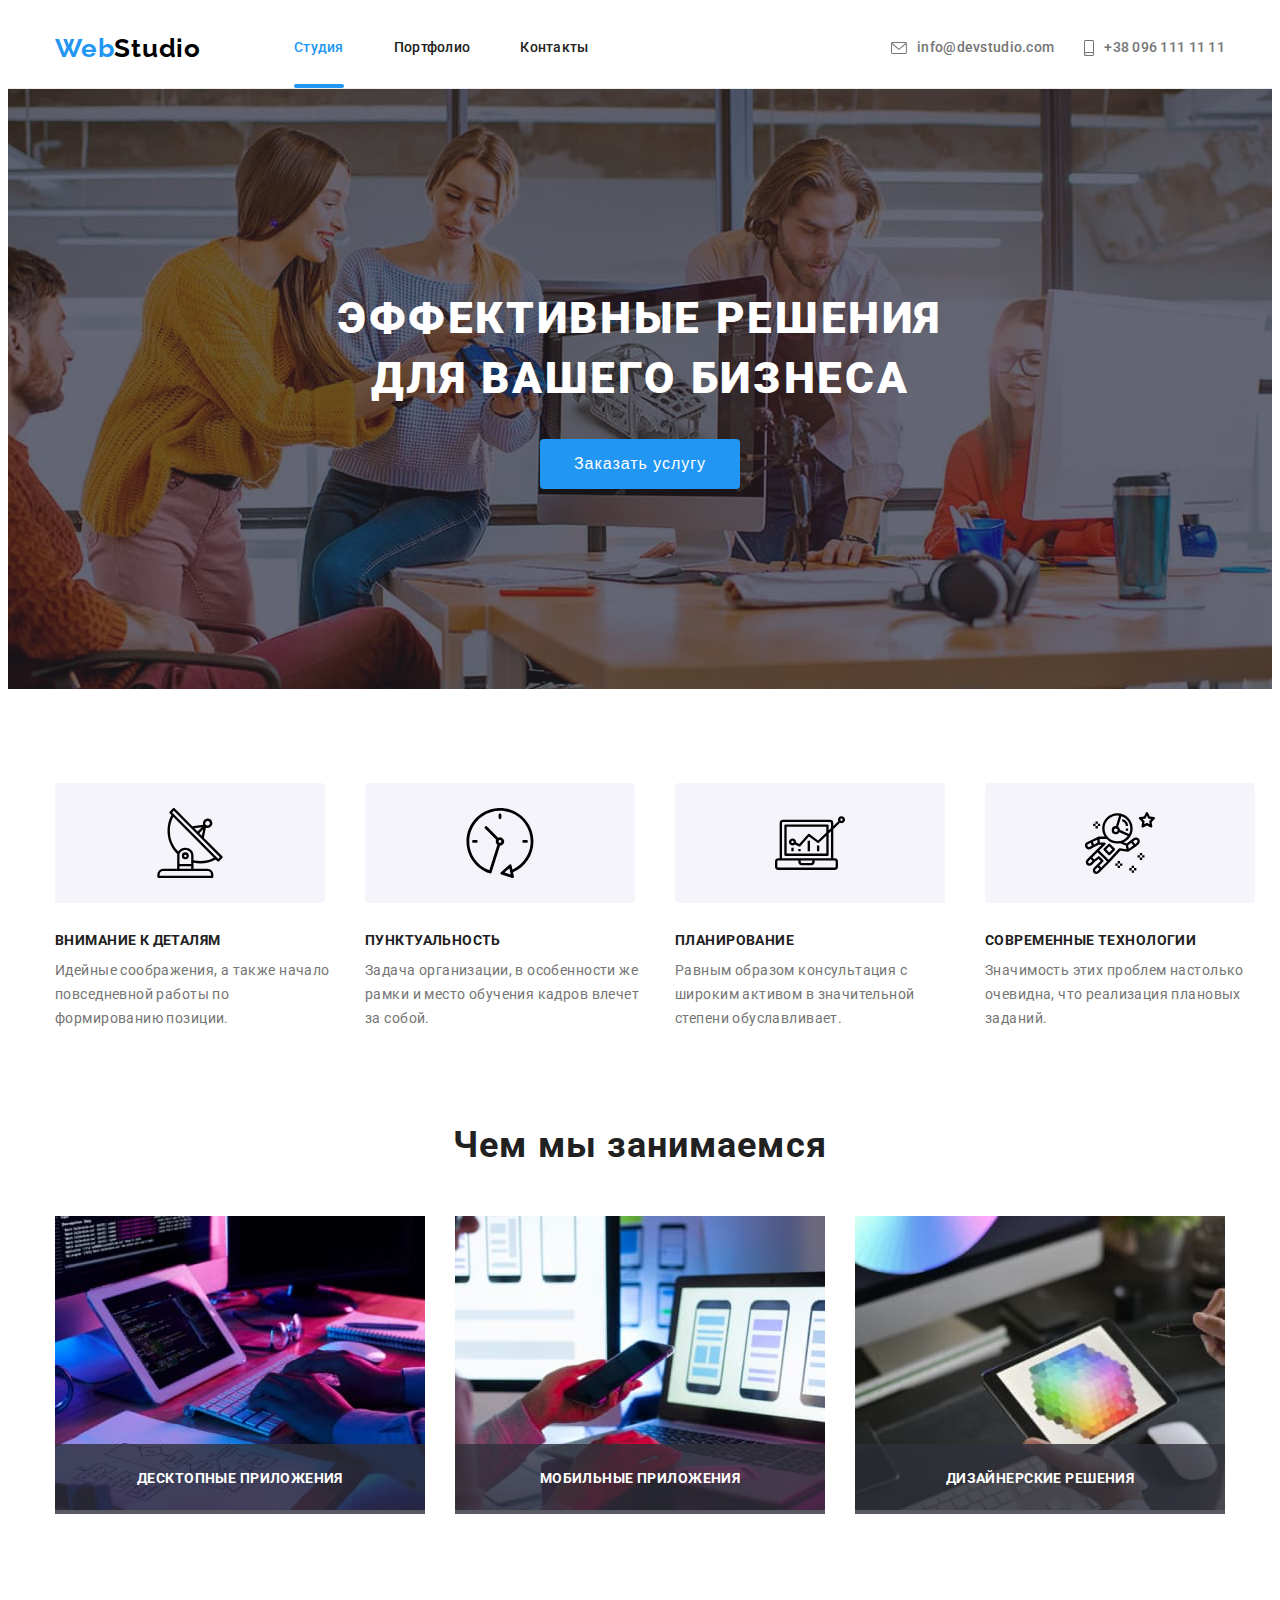
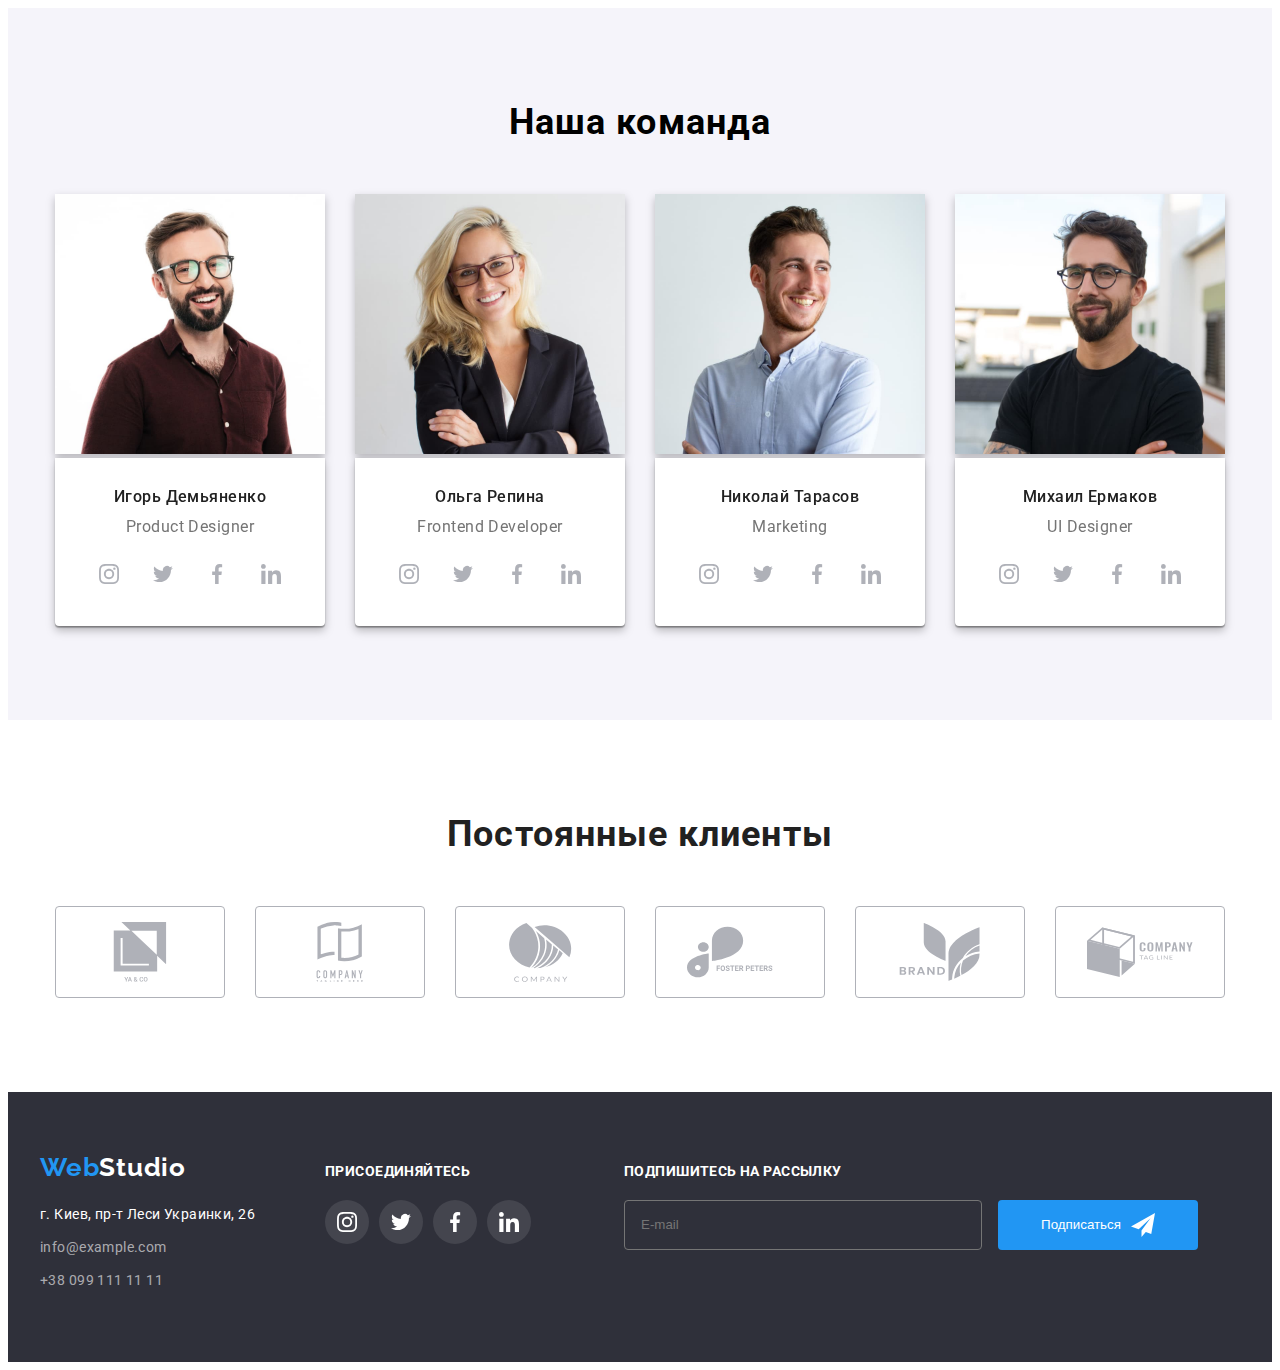
==== index.html @ b5c877a2 "clone" ====
<!DOCTYPE html>
<html lang="ru">
<head>
    <meta charset="UTF-8">
    <meta name="WebStudio" content="width=device-width, initial-scale=1.0">
    <title>WebStudio</title>
    <link rel="preconnect" href="https://fonts.gstatic.com" crossorigin>
    <link rel="preconnect" href="https://fonts.googleapis.com">
    <link rel="preconnect" href="https://fonts.gstatic.com" crossorigin>
    <link href="https://fonts.googleapis.com/css2?family=Raleway:wght@700&family=Roboto:wght@400;500;700;900&display=swap" rel="stylesheet"/>
    <link rel="stylesheet" href="https://cdnjs.cloudflare.com/ajax/libs/modern-normalize/1.1.0/modern-normalize.min.css" integrity="sha512-wpPYUAdjBVSE4KJnH1VR1HeZfpl1ub8YT/NKx4PuQ5NmX2tKuGu6U/JRp5y+Y8XG2tV+wKQpNHVUX03MfMFn9Q==" crossorigin="anonymous" referrerpolicy="no-referrer"/>
    <link rel="stylesheet" href="./css/styles.css">
</head>
<body>
    <header class="header">
        <div class="container main-header">
            <a class="header-prelogo" href="/index.html"> Web<span class="logo">Studio</span> 
            </a>
            <ul class="header-list">
                <li class="header-item"><a class="header-link current link" href="./index.html" >Студия</a></li>
                <li class="header-item"><a href="./portfolio.html" class="header-link link">Портфолио</a></li>
                <li class="header-item"><a href="#" class="header-link link">Контакты</a></li>
            </ul>
        <ul class="header-mail-list">
            <li class="header-mail-item">
                <a href="mailto:info@devstudio.com" class="header-mail link">
                <!-- Ссылка на адрес электронной почты  -->
                <svg class="mail-icon">
                    <use href="./images/symbol-defs.svg#icon-mail">
                    </use>
                </svg>  
                info@devstudio.com 
                </a>
            </li>
            <li class="header-tel-item">
                        <!-- Ссылка на телефонный номер -->
                        <a href="tel:+380961111111" class="header-tel link">
                            <svg class="smartphone-icon">
                                <use href="./images/symbol-defs.svg#icon-smartphone"></use>
                            </svg>
                            +38 096 111 11 11
                        </a>
            </li>            
        </ul>
        </div>
    </header>
    <main>
        
<!--Герой-->
        <section class="hero">
            <div class="container">
                <h1 class="hero-title">Эффективные решения <br>для вашего бизнеса</h1>
                <button data-modal-open type="button" class="hero-btn link" >Заказать услугу
                </button>   
            </div>
    </section>

<!-- Особенности -->
<section class="text">
    <div class="container main-text">
        <ul class="text-list">
            <li class="text-item">
                <div class="peculiarities">
                    <svg class="peculiarities-icon">
                        <use href="./images/symbol-defs.svg#icon-antenna"></use> 
                    </svg>
                </div>
                    <h3 class="text-heading">Внимание к деталям</h3> 
                    <p class="text-after-heading">Идейные соображения, а также начало повседневной работы по формированию позиции.</p>
            </li>      
                <li class="text-item icon-clock">
                    <div class="peculiarities">
                        <svg class="peculiarities-icon">
                            <use href="./images/symbol-defs.svg#icon-clock"></use> 
                        </svg>  
                    </div>
                    <h3 class="text-heading">Пунктуальность</h3>                    
                    <p class="text-after-heading">Задача организации, в особенности же рамки и место обучения кадров влечет за собой.</p>
                </li>    
                <li class="text-item icon-diagram">
                    <div class="peculiarities">
                        <svg class="peculiarities-icon">
                            <use href="./images/symbol-defs.svg#icon-diagram"></use> 
                        </svg> 
                    </div>
                    <h3 class="text-heading">Планирование</h3>
                    <p class="text-after-heading">Равным образом консультация с широким активом в значительной степени обуславливает.</p>
                </li>          
                <li class="text-item icon-astronaut">
                    <div class="peculiarities">
                        <svg class="peculiarities-icon">
                            <use href="./images/symbol-defs.svg#icon-astronaut"></use> 
                        </svg> 
                    </div>
                    <h3 class="text-heading">Современные технологии</h3>                    
                    <p class="text-after-heading">Значимость этих проблем настолько очевидна, что реализация плановых заданий.</p>
                </li>
        </ul>
    </div>  
</section>
<section class="features">
    <div class="container">
        <h2 class="features-title"> Чем мы занимаемся</h2>
        <ul class="features-list">
            <li class="features-item"><img src="./images/img(1).jpg" alt="програмист верстает страницу" width="370" height="294">
                <h3 class="features-text">Десктопные приложения</h3>
            </li>
            <li class="features-item"><img src="./images/img(2).jpg" alt="програмист создает макет мобильного приложения" width="370" height="294">
                <h3 class="features-text">Мобильные приложения</h3>
            </li>
            <li class="features-item"><img src="./images/img(3).jpg" alt="дизайнер работает с графическими елементами" width="370" height="294">
                <h3 class="features-text">Дизайнерские решения</h3>
            </li>
        </ul>
    </div>
    </section>
<section class="work">
    <div class="container">
        <h2 class="work-title">Наша команда</h2>
        <ul class="work-list">
            <li class="work-item">
                <img class="work-foto" src="./images/product-designer.jpg" alt="Анфа́с лицо Product Designer " width="270" height="260">
                <div class="work-headins">
                        <h3 class="work-heading"> Игорь Демьяненко</h3> 
                         <p class="work-after-heading">Product Designer</p>
                    <ul class="social-list">
                        <li class="social-item">
                            <a href class="social-item-link">
                                    <svg class="button-icon" width="20px" height="20px">
                                        <use href="./images/symbol-defs.svg#icon-instagram-2"></use> 
                                    </svg>                    
                            </a>                         
                        </li>
                        <li class="social-item">
                            <a href class="social-item-link">
                                    <svg class="button-icon" width="20" height="20">
                                        <use href="./images/symbol-defs.svg#icon-twitter"></use> 
                                    </svg>
                            </a> 
                        </li>
                        <li class="social-item">
                            <a href class="social-item-link">            
                                    <svg class="button-icon" width="20px" height="20px">
                                        <use href="./images/symbol-defs.svg#icon-facebook"></use> 
                                    </svg>                         
                            </a>
                        </li>
                        <li class="social-item">
                            <a href class="social-item-link">                                             
                                    <svg class="button-icon" width="20px" height="20px">
                                        <use href="./images/symbol-defs.svg#icon-linkedin"></use> 
                                    </svg>    
                            </a>                    
                        </li>
                    </ul>
                </div> 
            </li>
            <li class="work-item"> <img class="work-foto" src="./images/frontend-developer.jpg" alt="Анфа́с лицо Frontend Developer" width="270" height="260">
                <div class="work-headins">
                    <h3 class="work-heading">Ольга Репина</h3> 
                    <p class="work-after-heading">Frontend Developer</p> 
                    <ul class="social-list">
                        <li class="social-item">
                            <a href class="social-item-link">
                                    <svg class="button-icon" width="20px" height="20px">
                                        <use href="./images/symbol-defs.svg#icon-instagram-2"></use> 
                                    </svg>                    
                            </a>                         
                        </li>
                        <li class="social-item">
                            <a href class="social-item-link">
                                    <svg class="button-icon" width="20" height="20">
                                        <use href="./images/symbol-defs.svg#icon-twitter"></use> 
                                    </svg>
                            </a> 
                        </li>
                        <li class="social-item">
                            <a href class="social-item-link">            
                                    <svg class="button-icon" width="20px" height="20px">
                                        <use href="./images/symbol-defs.svg#icon-facebook"></use> 
                                    </svg>                         
                            </a>
                        </li>
                        <li class="social-item">
                            <a href class="social-item-link">                                             
                                    <svg class="button-icon" width="20px" height="20px">
                                        <use href="./images/symbol-defs.svg#icon-linkedin"></use> 
                                    </svg>    
                            </a>                    
                        </li>
                    </ul>
                </div>
            <li class="work-item"> <img class="work-foto" src="./images/marketing.jpg" alt="Анфа́с лицо Marketing" width="270" height="260">
                <div class="work-headins">
                    <h3 class="work-heading">Николай Тарасов</h3> 
                    <p class="work-after-heading">Marketing</p> 
                    <ul class="social-list">
                        <li class="social-item">
                            <a href class="social-item-link">
                                    <svg class="button-icon" width="20px" height="20px">
                                        <use href="./images/symbol-defs.svg#icon-instagram-2"></use> 
                                    </svg>                    
                            </a>                         
                        </li>
                        <li class="social-item">
                            <a href class="social-item-link">
                                    <svg class="button-icon" width="20" height="20">
                                        <use href="./images/symbol-defs.svg#icon-twitter"></use> 
                                    </svg>
                            </a> 
                        </li>
                        <li class="social-item">
                            <a href class="social-item-link">            
                                    <svg class="button-icon" width="20px" height="20px">
                                        <use href="./images/symbol-defs.svg#icon-facebook"></use> 
                                    </svg>                         
                            </a>
                        </li>
                        <li class="social-item">
                            <a href class="social-item-link">                                             
                                    <svg class="button-icon" width="20px" height="20px">
                                        <use href="./images/symbol-defs.svg#icon-linkedin"></use> 
                                    </svg>    
                            </a>                    
                        </li>
                    </ul>
                </div>
            <li class="work-item"> <img class="work-foto" src="./images/ui-designer.jpg" alt="Анфа́с лицо Designer" width="270" height="260">
                <div class="work-headins">
                    <h3 class="work-heading">Михаил Ермаков</h3> 
                    <p class="work-after-heading">UI Designer</p> 
                    <ul class="social-list">
                        <li class="social-item">
                            <a href class="social-item-link">
                                    <svg class="button-icon" width="20px" height="20px">
                                        <use href="./images/symbol-defs.svg#icon-instagram-2"></use> 
                                    </svg>                    
                            </a>                         
                        </li>
                        <li class="social-item">
                            <a href class="social-item-link">
                                    <svg class="button-icon" width="20" height="20">
                                        <use href="./images/symbol-defs.svg#icon-twitter"></use> 
                                    </svg>
                            </a> 
                        </li>
                        <li class="social-item">
                            <a href class="social-item-link">            
                                    <svg class="button-icon" width="20px" height="20px">
                                        <use href="./images/symbol-defs.svg#icon-facebook"></use> 
                                    </svg>                         
                            </a>
                        </li>
                        <li class="social-item">
                            <a href class="social-item-link">                                             
                                    <svg class="button-icon" width="20px" height="20px">
                                        <use href="./images/symbol-defs.svg#icon-linkedin"></use> 
                                    </svg>    
                            </a>                    
                        </li>
                    </ul>
                </div>
        </ul>  
    </div>     
</section>
<section class="customers">
<div class="container customers-block">
    <h2 class="customers-title">Постоянные клиенты</h2>
    <ul class="customers-list">
        <li class="customers-item">
            <a href class="customers-link">
                <svg class="customers-img">
                    <use href="./images/symbol-defs.svg#icon-Union">
                    </use>
                </svg>  
            </a>
        </li>
        <li class="customers-item">
            <a href="" class="customers-link">
                <svg class="customers-img">
                    <use href="./images/symbol-defs.svg#icon-union-group">
                    </use>
                </svg>
            </a>
        </li>
        <li class="customers-item">
            <a href="" class="customers-link">
                <svg class="customers-img">
                    <use href="./images/symbol-defs.svg#icon-Object-group">
                    </use>
                </svg>
            </a> 
        </li>
        <li class="customers-item">
            <a href="" class="customers-link">
                <svg class="customers-img">
                    <use href="./images/symbol-defs.svg#icon-foster-peters-group">
                    </use>
                </svg>
            </a>
        </li>
        <li class="customers-item">
            <a href="" class="customers-link">
                <svg class="customers-img">
                    <use href="./images/symbol-defs.svg#icon-brand">
                    </use>
                </svg>
            </a>
        </li>
        <li class="customers-item">
            <a href="" class="customers-link">
                <svg class="customers-img">
                    <use href="./images/symbol-defs.svg#icon-company-tag">
                    </use>
                </svg>
            </a>
        </li>
    </ul>
</div>
</section>
    </main>
    <footer class="footer-page">
        <div class="container footer-page">
            <ul>
                <li></li>
                <li></li>
                <li></li>
            </ul>
            <div>
                <a href="./index.html" class="footer-prelogo"> Web<span class="footer-logo">Studio</span> 
                </a>
            <!--Адрес расположения-->
            <address class="footer-adress">
                <ul>
                    <li class="footer-item">
                       <a href="https://www.google.com/maps/place/%D0%B1%D1%83%D0%BB%D1%8C%D0%B2%D0%B0%D1%80+%D0%9B%D0%B5%D1%81%D1%96+%D0%A3%D0%BA%D1%80%D0%B0%D1%97%D0%BD%D0%BA%D0%B8,+26,+%D0%9A%D0%B8%D1%97%D0%B2,+02000/@50.4265807,30.5361971,17z/data=!3m1!4b1!4m5!3m4!1s0x40d4cf0e033ecbe9:0x57a4dffefec77da0!8m2!3d50.4265807!4d30.5383858" target="blank" class="geolocation"> 
                        г. Киев, пр-т Леси Украинки, 26
                       </a>
                    </li>
                    <li class="footer-item">
                        <a href="mailto:info@example.com" class="footer-mail link"> info@example.com
                        </a>
                    </li>
                    <li class="footer-item">
                        <a href="tel:+380991111111" class="footer-tel link" >+38 099 111 11 11 
                        </a>
                    </li> 
                </ul>
            </address>
            </div>   
        <div class="footer-social">
            <h2 class="footer-title">присоединяйтесь</h2>
           <ul class="footer-social-list">
            <li class="footer-social-item">
                <a href class="footer-social-button">
                    <svg class="footer-button-icon" width="20px" height="20px">
                        <use href="./images/symbol-defs.svg#icon-instagram-2"></use> 
                    </svg>  
                </a>                            
            </li>                            
            <li class="footer-social-item">
                <a href class="footer-social-button">
                    <svg class="footer-button-icon" width="20px" height="20px">
                        <use href="./images/symbol-defs.svg#icon-twitter"></use> 
                    </svg>  
                </a>
            </li>     
            <li class="footer-social-item">
               <a href class="footer-social-button">
                <svg class="footer-button-icon" width="20px" height="20px">
                    <use href="./images/symbol-defs.svg#icon-facebook"></use> 
                </svg>   
               </a>
            </li>  
            <li class="footer-social-item">
                <a href class="footer-social-button">
                    <svg class="footer-button-icon" width="20px" height="20px">
                        <use href="./images/symbol-defs.svg#icon-linkedin"></use> 
                    </svg>   
                </a>  
            </li>    
           </ul>
        </div> 
        <form class="footer-mail-form">
            <h3 class="footer-title-form">Подпишитесь на рассылку</h3>
            <input type="email" name="email" class="form-footer" placeholder="E-mail">
            <button type="submit" class="button-footer">
                Подписаться
                      <svg class="footer-icon" width="24px" height="24px">
                          <use href="./images/symbol-defs.svg#icon-icon-send"></use>
                      </svg>                
            </button>       
        </form>
        </div>
            
    </footer>
            <div class="backdrop is-hidden" data-modal>
                <div class="modal">
                    <button type="button" class="button-modal" data-modal-close>
                        <svg class="button-close" width="30px" height="30px">
                            <use href="./images/symbol-defs.svg#icon-close-black-18dp"></use>
                        </svg>
                    </button>
                    <h3 class="modal-text">Оставьте свои данные, мы вам перезвоним</h3>
                    <form class="modal-form">
                        <div class="form">
                            <label class="name-modal">
                                Имя
                                <input type="text" class="modal-input" name="user-name">
                                <svg class="icon-modal" width="18px" height="18px">
                                    <use href="./images/symbol-defs.svg#icon-person-black-18dp-1">
                                    </use>
                                </svg>
                            </label>
                        </div>
                        <div class="form">
                            <label class="name-modal">
                                Телефон
                                <input type="tel" class="modal-input" name="user-tel">  
                                <svg class="icon-modal" width="18px" height="18px">
                                    <use href="./images/symbol-defs.svg#icon-phone-black-18dp-1">
                                    </use>
                                </svg>                                                    
                            </label>
                        </div>
                        <div class="form">
                            <label class="name-modal">
                                Почта
                                <input type="email" class="modal-input" name="user-mail">
                                <svg class="icon-modal" width="18px" height="18px">
                                    <use href="./images/symbol-defs.svg#icon-email-black-18dp-1">
                                    </use>
                                </svg>
                            </label>
                        </div>
                        <div class="form">
                            <label for="user-text" class="name-modal">
                                Комментарий
                            </label>
                            <textarea class="modal-coments" placeholder="Введите текст" name="user-text" id="user-text"></textarea>            
                        </div>
                        <div class="form-ch">
                            <label class="modal-check">
                                <input type="checkbox" name="consent" class="inp-check" />
                                <span class="mod-chec">
                                </span>
                                <span class="modal-consent">Соглашаюсь с рассылкой и принимаю
                                <a href="" class="consent-link link">Условия договора
                                </a>
                                 </span>
                                
                            </label>
                        </div>                       
                        <button type="submit" class="modal-button"> Отправить                             
                        </button>
                    </form>
                </div>
            </div>
            <script src="./js/modal.js"></script>
</body>
</html>
---- css/styles.css ----
:root {
  --primary-text-color: #212121;
  --title-text-color: #757575;
  --complementary-text-color: #ffffff;
  --accent-color: #2196f3;
  --typical-gap: 10px;
}
html {
  box-sizing: border-box;
}
*,
*::before,
*::after {
  box-sizing: inherit;
}

.container {
  width: 1200px;
  padding-left: 15px;
  padding-right: 15px;
  margin: 0 auto;
}

p,
h1,
h2, 
h3, 
h4, 
h5, 
h6 {
  margin: 0;
  padding: 0;
}
ul,
ol {
  margin: 0;
  padding-left: 0;
}

body {
  font-family: 'Roboto', 'sans-serif';
}
ul {
  list-style: none;
}

.link {
  text-decoration: none;
  transition-property: color;
  transition-duration: 250ms;
  transition-timing-function: cubic-bezier(0.4, 0, 0.2, 1);
}


/*hover elements*/

a.header-link.link:hover,
a.header-link.link:focus,
a.header-mail.link:hover,
a.header-mail.link:focus,
a.header-tel.link:hover,
a.header-tel.link:focus {
  color: var(--accent-color);
}

      /*logo*/

.header-prelogo {
  color: #2196f3;

  font-family: 'Raleway';
  font-weight: 700;
  font-size: 26px;
  line-height: 1.19;
  letter-spacing: 0.03em;
  text-decoration: none;
}

.logo {
  color: #000000;

  font-family: 'Raleway';
  font-weight: 700;
  font-size: 26px;
  line-height: 1.19;
  letter-spacing: 0.03em;
}

/*main-header*/

.main-header {
  display: flex;
  align-items: center;
}


/*header*/   

.header {
  border-bottom: 1px solid #ECECEC;
}

.header-list {
  display: flex;
  margin-left: 93px;
}

.header-item:not(:last-child) {
  margin-right: 50px;
}
/*navigation menu*/

.header-mail-list {
  display: flex;
  margin-left: auto;
  align-items: center;
}

.header-mail-item {
  margin-right: 30px;  
}

.header-mail-item:focus,
.header-mail-item:hover {
  color: #2196f3;
}

a.header-link.link { 
  padding: 32px 0;
  color: var(--primary-text-color);
  display: block;
  font-weight: 500;
  font-size: 14px;
  line-height: 1.14;
  letter-spacing: 0.02em;
  position: relative;
}
a.header-link.current.link {
  color: var(--accent-color);
}
.current::after {
  content: "";
  position: absolute;
  left: 0;
  bottom: 0px;
  width: 100%;
  height: 4px;
  background-color: var(--accent-color);
  border-radius: 2px;
}
/*navigation contacts*/

.header-mail,
.header-tel {
  display: flex;
  align-items: center;
  color: var(--title-text-color);
  font-weight: 500;
  font-size: 14px;
  line-height: 1.14;
  letter-spacing: 0.02em;
}
.mail-icon {
  margin-right: 10px;
  padding: 0;
  border: 0;
  width: 16px;
  height: 12px;
  fill: currentColor;
}

.smartphone-icon {
  margin-right: 10px;
  border: 0;
  width: 10px;
  height: 16px;
  fill: currentColor;
}

/*hero*/

.hero {
  max-width: 1600px;
  height: 600px;
  margin-left: auto;
  margin-right: auto;
  background-image: linear-gradient(
    rgba(47, 48, 58, 0.4),
    rgba(47, 48, 58, 0.4)
  ), 
  url(../images/hero.jpg);
  background-repeat: no-repeat;
  background-size: cover;
  background-position: center;
  background-color: #000000;
  padding-top:200px;
  padding-bottom: 200px;
  text-align: center;
  }

.hero-title {
  margin-bottom: 30px;
  color: var(--complementary-text-color);
  text-align: center;
  font-weight: 900;
  font-size: 44px;
  line-height: 1.36;
  /* or 136% */
  letter-spacing: 0.06em;
  text-transform: uppercase;
}

/*button*/

.modal {
  position: absolute;
  top: 50%;
  left: 50%;
  transform: translate(-50%,-50%);
  width: 528px;
  min-height: 581px;
  background-color: var(--complementary-text-color);
  border-radius: 4px;
  padding: 40px;
}
.button-modal {
  position: absolute;
  display: flex;
  align-items: center;
  justify-content: center;
  top: 8px;
  right: 8px;
  width: 30px;
  height: 30px;
  border: 1px solid rgba(0, 0, 0, 0.1);
  border-radius: 50%;
  background-color: transparent;
  cursor: pointer;
}

.hero-btn {
  cursor: pointer;
  color: var(--complementary-text-color);
  background-color: var(--accent-color);
  font-size: 16px;
  line-height: 1.87;
  letter-spacing: 0.06em;
  border-radius: 4px;
  border: transparent;
  padding-top: 10px;
  padding-bottom: 10px;
  padding-left: 32px;
  padding-right: 32px;
  width: 200px;
  height: 50px;
  transition-property: background-color;
  transition-duration: 250ms;
  transition-timing-function: cubic-bezier(0.4, 0, 0.2, 1);
}
.is-hidden {
  opacity: 0;
  pointer-events: none;
  visibility: hidden;
}
.backdrop {
  width: 100%;
  height: 100%;
  top: 0;
  position: absolute;
  position: fixed;
  background-color: rgba(0, 0, 0, 0.2);
  transition: opacity 250ms, visibility 250ms;
}

.hero-btn:hover,
.hero-btn:focus {
  color: var(--complementary-text-color);
  background-color: #188CE8;
}




/*Text*/

.text {
  padding: 94px 0  94px;
}

.text-list {
  display: flex;
  align-items: center;
}

.text-item:not(:last-child) {
  margin-right: 30px; 
}

.peculiarities {
  display: flex;
  align-items: center;
  justify-content: center;
  width: 270px;
  height: 120px;
  margin-bottom: 30px;
  background-color: #F5F4FA;
  border-radius: 4px;
  margin-right: 10px;
  fill: var(--primary-text-color);
}

.peculiarities-icon {
  fill: currentColor;
  width: 70px;
  height: 70px;
}

.text-heading {
  margin-bottom: var(--typical-gap);
  color: var(--primary-text-color);
  
  font-weight: 700;
  font-size: 14px;
  line-height: 1.14;
  letter-spacing: 0.03em;
  text-transform: uppercase;
}

.text-after-heading {
  color: var(--title-text-color);

  font-size: 14px;
  line-height: 1.71;
  /* or 171% */
  letter-spacing: 0.03em;
}
/*features*/

.features-list {
  display: flex;
  justify-content: space-between;
}

.features-item:not(:last-child) {
  margin-right: 30px; 
}
.features-item {
  position: relative;
}

.features-text {
  position: absolute;
  width: 100%;
  height: 70px;
  display: block;
  left: 0;
  bottom: 0;
  padding-top: 27px;
  padding-bottom: 27px;
  color: var(--complementary-text-color);
  font-size: 14px;
  line-height: 1.14;
  text-align: center;
  letter-spacing: 0.03em;
  text-transform: uppercase;
  background-color: rgba(47, 48, 58, 0.8);
}

.features {
  padding-bottom: 94px ;
}

.features-title {
  color: var(--primary-text-color);

  margin-bottom: 50px;
  font-weight: 700;
  font-size: 36px;
  line-height: 1.16;
  text-align: center;
  letter-spacing: 0.03em;
}





    /*Страница Портфолио*/

/*Фильтр кнопок*/
.filter {
  padding: 94px 0;
}

.filter-list {
  margin-bottom: 50px;
  display: flex;
  margin-left: auto;
  justify-content: center;

}
.filter-item:not(:last-child) {
  margin-right: 8px;
}

.control-btn {
  border: none;
  padding: 6px 22px;
  border-radius: 4px;
  min-width: 73px;
  cursor: pointer;

  background-color: #f5f4fa;
  color: var(--primary-text-color);

  font-style: normal;
  font-weight: 500;
  font-size: 16px;
  line-height: 1.62;
  text-align: center;
  letter-spacing: 0.03em;

  transition-property: color,background-color, box-shadow;
  transition-duration: 250ms;
  transition-timing-function: cubic-bezier(0.4, 0, 0.2, 1);
}

.control-btn:hover,
.control-btn:focus {
  color: white;
  background-color: #2196F3;
  box-shadow: 0px 3px 1px rgba(0, 0, 0, 0.1),
            0px 1px 2px rgba(0, 0, 0, 0.08), 
            0px 2px 2px rgba(0, 0, 0, 0.12);
}


/*Разделы работ*/

.about-list {
  display: flex;
  flex-wrap: wrap;
}

.about-pre-title {
  color: var(--title-text-color);
  font-size: 16px; 
  line-height: 1.87;
  /* identical to box height, or 188% */
  letter-spacing: 0.03em;
}
.about-title {
  color: var(--primary-text-color);
  margin-bottom: 4px;
  
  font-weight: 700;
  font-size: 18px;
  line-height: 2;
  /* identical to box height, or 200% */
  letter-spacing: 0.06em;
}



.about-item  {
  margin-bottom:30px;
  margin-right: 30px;
}

.about-item:last-child(3) {
  margin-bottom: 30px;
}
.about-item:nth-child(3n){
  margin-right: 0;
}
.about-item:nth-last-child(-n + 3) {
  margin-bottom: 0;
}
.about-link:hover,
.about-link:focus {
  display: block;
  box-shadow: 0px 1px 1px rgba(0, 0, 0, 0.12),
      0px 4px 4px rgba(0, 0, 0, 0.06),
      1px 4px 6px rgba(0, 0, 0, 0.16);
}
.about-link {
  display: block;
  transition-property: box-shadow;
  transition-duration: 250ms;
  transition-timing-function: cubic-bezier(0.4, 0, 0.2, 1);
}



.card-about-list {
  position: relative;
  overflow: hidden;
}

.text-about-list {
  height: 100%;
  font-size: 18px;
  line-height: 1.55;
  letter-spacing: 0.03em;
  position: absolute;
  top: 0;
  background-color: rgba(33, 150, 243, 0.9);
  color: var(--complementary-text-color);
  padding-top: 63px;
  padding-bottom: 63px;
  padding-left: 24px;
  padding-right: 24px;

  transform: translatey(100%);
  transition-property: transform;
  transition-duration: 250ms;
  transition-timing-function: cubic-bezier(0.4, 0, 0.2, 1);
}
.about-item:hover .text-about-list {
  transform: translateY(0);
}

.about-section {
  padding: 20px 24px;
  border-left: 1px solid #EEEEEE;
  border-right: 1px solid #EEEEEE;
  border-bottom: 1px solid #EEEEEE;
}


/*Наша команда*/

.work {
  padding-top: 94px ;
  padding-bottom: 94px;
  background-color: #F5F4FA;
}

.work-title {
  margin-bottom: 50px;

  font-weight: 700;
  font-size: 36px;
  line-height: 1.16;
  text-align: center;
  letter-spacing: 0.03em;
}

.work-list {
  display: flex;
  justify-content: space-between;
}

.work-item {
  display: block;
  filter: drop-shadow(0px 4px 4px 
          rgba(0, 0, 0, 0.25));
  text-align: center;
  width: 270px;
  margin: 0 0 0;
}

.work-item:not(:last-child) {
  margin-right: 30px;
}

.work-headins {
  background: #FFFFFF;
  box-shadow: 0px 1px 3px rgba(0, 0, 0, 0.12), 
              0px 1px 1px rgba(0, 0, 0, 0.14), 
              0px 2px 1px rgba(0, 0, 0, 0.2);
  border-radius: 0px 0px 4px 4px;


  border: none;
  padding-top: 30px;
  background-color: var(--complementary-text-color);
  padding-bottom: 30px;
}

.work-heading {
  margin-bottom: 10px;
  margin-bottom: var(--typical-gap);
  color: var(--primary-text-color);
  font-weight: 500;
  font-size: 16px;
  line-height: 1.18;
  /* identical to box height */
  letter-spacing: 0.03em;
}

.work-after-heading {
  color: var(--title-text-color);
  font-size: 16px;
  line-height: 19px;
  /* identical to box height */
  text-align: center;
  letter-spacing: 0.03em;
}

.social-list {
  margin-top: 16px;
  display: flex;
  justify-content: center;
}
.social-item {
  box-sizing: border-box;
  color: #AFB1B8;
}

.social-item-link:hover,
.social-item-link:focus {
  background-color: #2196f3;
  fill: white;
}

.social-item-link {
  fill: #AFB1B8;
  display: flex;
  justify-content: center;
  align-items: center;
  width: 44px;
  height: 44px;
  border-radius: 50%;
  transition-property: background-color;
  transition-duration: 250ms;
  transition-timing-function: cubic-bezier(0.4, 0, 0.2, 1);
}
.social-item:not(:last-child) {
  margin-right: 10px;
}

.button-icon {
color: currentColor;
transition-property: fill;
    transition-duration: 250ms;
    transition-timing-function: cubic-bezier(0.4, 0, 0.2, 1);
}

.customers {
  padding-top: 94px;
  padding-bottom: 94px;
  justify-content: center;
}

.customers-title {
  font-size: 36px;
  line-height: 1.16;
  text-align: center;
  letter-spacing: 0.03em;
  margin-bottom: 50px;
  color: #212121;
}

.customers-item:not(:last-child) {
  margin-right: 30px;
} 

.customers-list {
  display: flex;
  justify-content: center;
}
.customers-link {
    color: #AFB1B8;
    display: flex;
    align-items: center;
    justify-content: center;
    width: 170px;
    height: 92px;
    border-radius: 4px;
    border: 1px solid #AFB1B8;
    transition-property: color, border;
    transition-duration: 250ms;
    transition-timing-function: cubic-bezier(0.4, 0, 0.2, 1);
}
.customers-link:hover,
.customers-link:focus {
  color: #2196F3;
  border: 1px solid #2196F3;
}

.customers-img {
  width: 106px;
  height: 60px;
  fill: currentColor;
}
/*Footer*/

.footer-page {
  background-color: #2F303A;
  padding-top: 60px;
  padding-bottom: 60px;
}
.container.footer-page {
  display: flex;
  align-items: baseline;
  padding: 0;
}

/*Footer logo*/

.footer-info {
  padding-top: 60px;
  padding-bottom: 60px;
}
.footer-prelogo {
  color: #2196f3;
  text-decoration: none;
  
  font-family: 'Raleway';
  font-weight: 700;
  font-size: 26px;
  line-height: 1.19;
  letter-spacing: 0.03em;
}

.footer-logo {
  color: #ffffff;

  font-family: 'Raleway';
  font-weight: 700;
  font-size: 26px;
  line-height: 1.19;
  letter-spacing: 0.03em;
}

/*Footer adress*/


.footer-adress {
    margin-top: 20px;
    color: #ffffff;
    font-style: normal;
    font-weight: 400;
    font-size: 14px;
    line-height: 1.71;
    letter-spacing: 0.03em;

  font-style: normal;
  font-weight: 400;
  font-size: 14px;
  line-height: 1.71;
  /* or 171% */
  letter-spacing: 0.03em;
}
.footer-item {
  margin-bottom: 9px;
}
.footer-mail:hover,
.footer-tel:hover, 
.footer-mail:focus,
.footer-tel:focus {
  color: #188CE8;
}
.geolocation {
  font-family: Roboto;
  font-style: normal;
  font-weight: normal;
  color: var(--footer-logo-color);
  font-size: 14px;
  line-height: 1.71;
  letter-spacing: 0.03em;
  text-decoration: none;
}

.footer-mail,
.footer-tel {
  color: rgba(255, 255, 255, 0.6);
  font-size: 14px;
  line-height: 1.71;
  /* or 171% */
  letter-spacing: 0.03em;
}

.footer-social {
  margin-left: 70px;
}

.footer-title {
  font-size: 14px;
  line-height: 1.14;
  letter-spacing: 0.03em;
  text-transform: uppercase;
  color: #FFFFFF;
  margin-bottom: 20px;
}
.footer-social-list {
  display: flex;
  justify-content: center;
}

.footer-social-item:not(:last-child) {
    margin-right: 10px;
}
.footer-social-button {
    background: rgba(255, 255, 255, 0.1);
    width: 44px;
    height: 44px;
    border-radius: 50%;
    display: flex;
    align-items: center;
    justify-content: center;
    transition-property: background-color;
    transition-duration: 250ms;
    transition-timing-function: cubic-bezier(0.4, 0, 0.2, 1);
  }

.footer-button-icon {
  fill: #FFFFFF;
}
.footer-social-button:hover,
.footer-social-button:focus {
  background-color: #2196F3;
}


.footer-info {
  margin-right: 70px;
}

.footer-button-icon:nth-last-child(4) {
  margin-right: 10px;
}

.footer-mail-form {
  margin-left: 93px;
}

.footer-title-form {
  font-size: 14px;
  line-height: 1.14;
  letter-spacing: 0.03em;
  text-transform: uppercase;
  color: #FFFFFF;
  margin-bottom: 20px;
}
.form-footer {
  width: 358px;
  height: 50px;
  background-color: transparent;
  border: 1px solid var(--title-text-color);
  border-radius: 4px;
  color: var(--complementary-text-color);
  padding: 15px 0 15px 16px;
}
.button-footer {
  display: inline-flex;
  align-items: center;
  justify-content: center;
  width: 200px;
  height: 50px;
  background-color: var(--accent-color);
  color: var(--complementary-text-color);
  border: transparent;
  border-radius: 4px;
  margin-left: 12px;
  cursor: pointer;
}
/*
.footer-link {
  display: flex;
  justify-content: center;
  align-items: center;
  margin-left: 10px;
}
*/
.footer-icon {
margin-left: 10px;
}

.modal-text {
  color: var(--primary-text-color);
  justify-content: center;
  font-size: 20px;
  text-align: center;
  margin-bottom: 12px;
}
.button-close {
  fill: var(--primary-text-color);
  width: 11px;
  height: 11px;
  transition-property: fill;
  transition-duration: 250ms;
  transition-timing-function: cubic-bezier(0.4, 0, 0.2, 1);
}
.button-modal:hover .button-close,
.button-modal:focus .button-close {
  fill: var(--accent-color);
}

.form {
  position: relative;
  margin-bottom: 10px;
}


.icon-modal {
  position: absolute;
  left: 12px;
  top: 50%;
  transition-property: fill;
  transition-duration: 250ms;
  transition-timing-function: cubic-bezier(0.4, 0, 0.2, 1);
}
  
.name-modal {
  font-family: 'Roboto';
  font-style: normal;
  font-weight: 400;
  font-size: 12px;
  line-height: 1.16;
  letter-spacing: 0.01em;
  display: block;
  color: rgba(117, 117, 117, 1);
}
.modal-input {
  width: 100%;
  height: 40px;
  border-radius: 4px;
  border: 1px solid rgba(33, 33, 33, 0.2);
  background-color: transparent;
  position: relative;
  cursor: pointer;
  padding-left: 38px;
  margin-top: 4px;
  transition-property: border-color;
  transition-duration: 250ms;
  transition-timing-function: cubic-bezier(0.4, 0, 0.2, 1);
}
.modal-input:hover {
  border-color: var(--accent-color);
}

.modal-input:focus {
  border-color: var(--accent-color);
  outline: transparent;
}
.modal-input:hover+.icon-modal {
  fill: var(--accent-color);
}
.modal-coments:hover {
  border-color: var(--accent-color);
}
.modal-coments:focus {
  border-color: var(--accent-color);
  outline: transparent;
}
.modal-coments {
  display: block;
  width: 100%;
  height: 120px;
  border-radius: 4px;
  border: 1px solid rgba(33, 33, 33, 0.2);
  background-color: transparent;
  cursor: pointer;
  margin-top: 4px;
  padding-top: 12px;
  padding-bottom: 12px;
  padding-left: 16px;
  padding-right: 16px;
  resize: none;
  transition-property: border-color;
  transition-duration: 250ms;
  transition-timing-function: cubic-bezier(0.4, 0, 0.2, 1);
}
.modal-check {
  padding-left: 12px;
  display: flex;
  justify-content: center;
  align-items: center;
}
.inp-check {
  appearance: none;
  position: absolute;
}
.mod-chec::after {
  content: '' ;
  display: inline-block;
  width: 16px;
  height: 15px;
  background-origin: border-box;
  background-image: url("../images/check.jpg");
}
  
.inp-check:checked + .mod-chec::after{
   background-image: url("../images/icon-check.jpg");
}
.modal-consent {
  display: inline-block;
  font-size: 14px;
  line-height: 1.71;
  letter-spacing: 0.03em;
  color: #757575;
  margin-left: 8px;
}
.consent-link {
  letter-spacing: 0.03em;
  text-decoration-line: underline;
  color: var(--accent-color);
}
.modal-button {
  cursor: pointer;
  font-weight: bold;
  font-size: 16px;
  text-align: center;
  line-height: 1.88;
  letter-spacing: 0.06em;
  border: none;
  border-radius: 4px;
  min-width: 200px;
  min-height: 50px;
  margin: auto;
  margin-top: 20px;
  color: var(--complementary-text-color);
  background: var(--accent-color);
  display: block;
}

/*Основной цвет тексте #212121*/
/*Вторичный цвет текста #757575*/
/*Дополнительный цвет текста #ffffff*/
/*Акцент цвет #2196F3*/
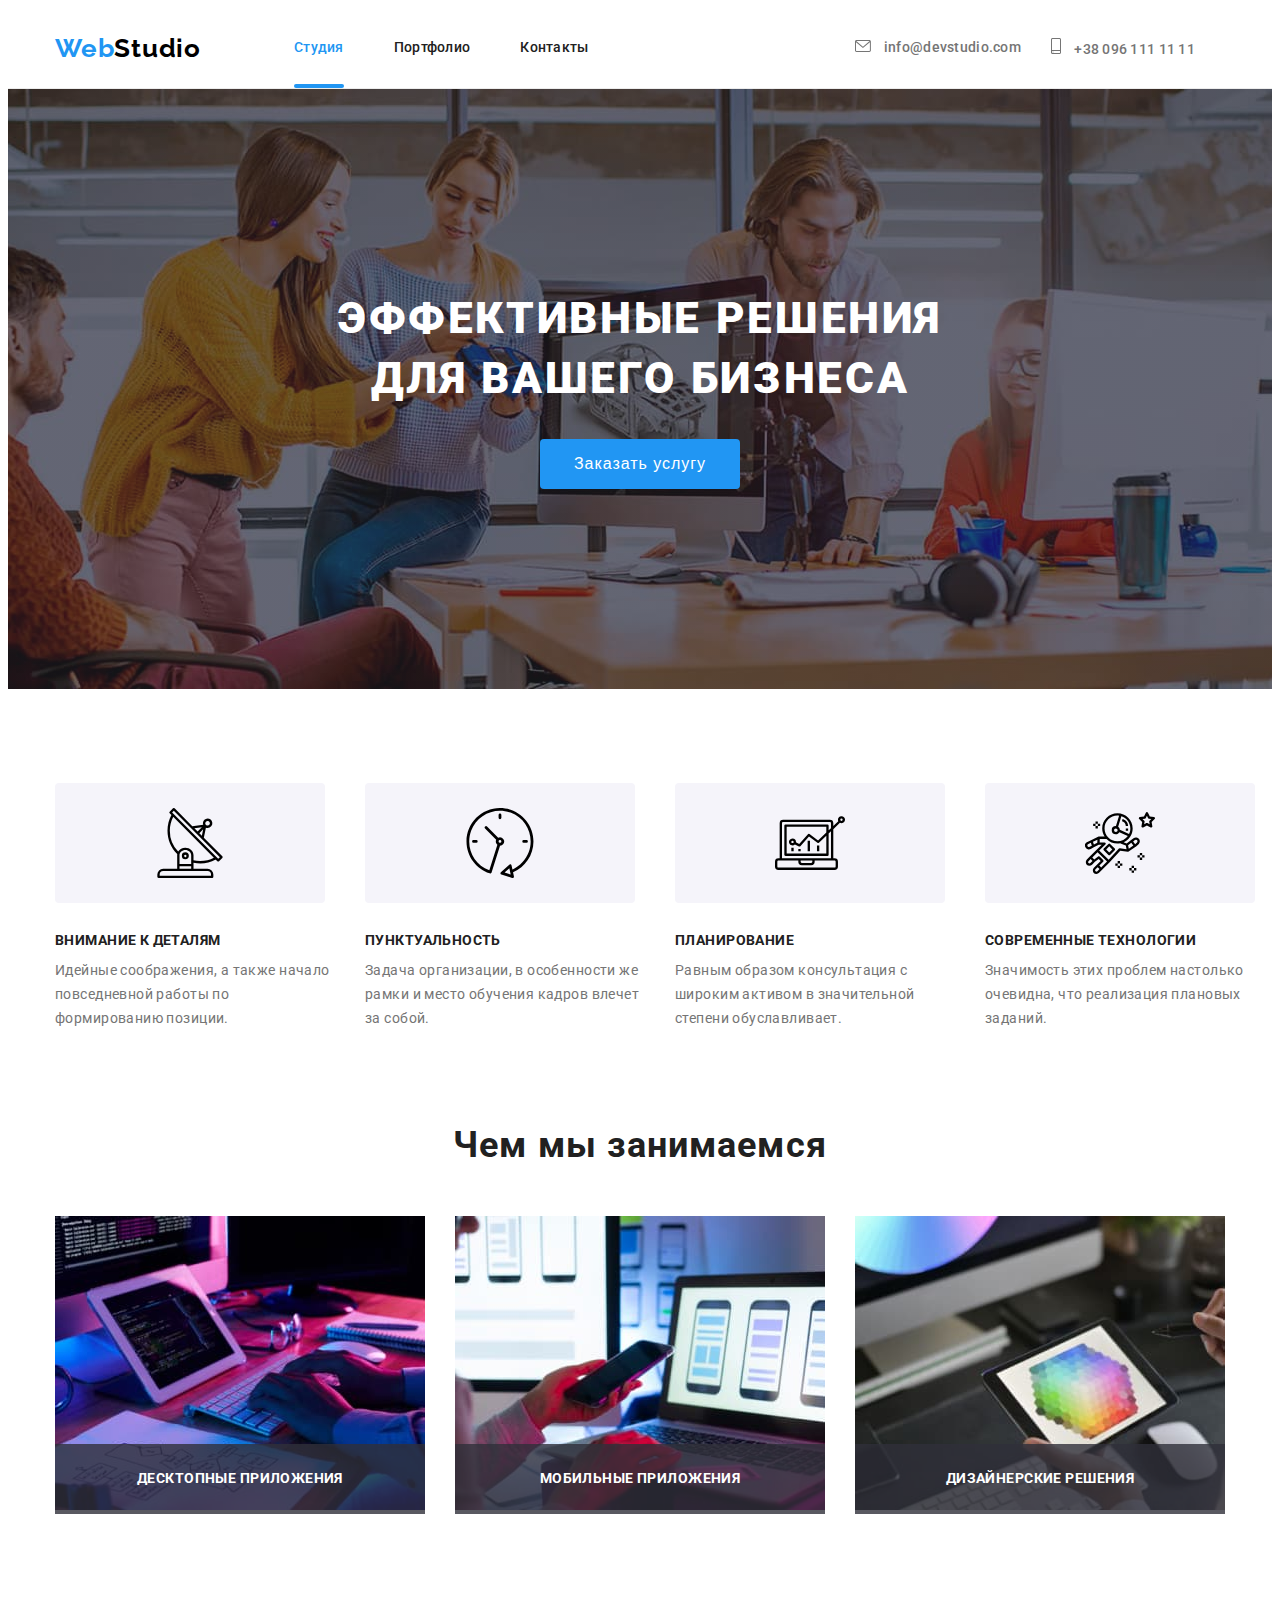
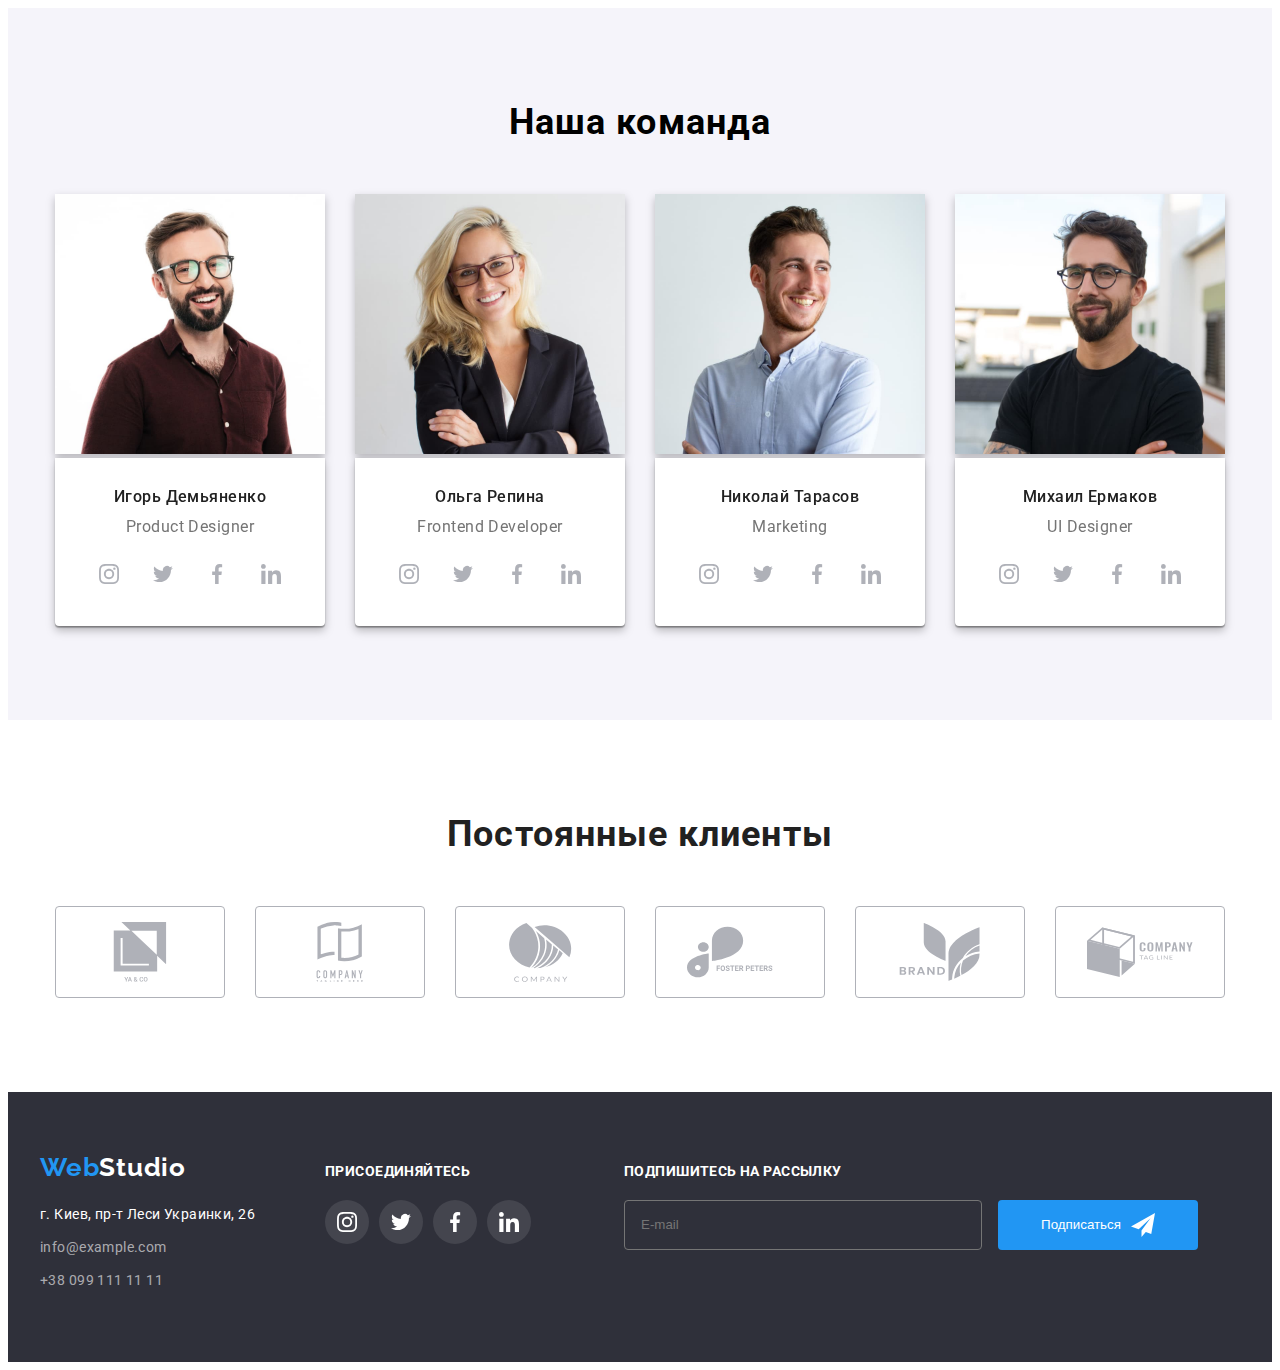
==== commit 7b071d4c: "bem-footer" ====
--- a/index.html
+++ b/index.html
@@ -14,43 +14,42 @@
 <body>
     <header class="header">
         <div class="container main-header">
-            <a class="header-prelogo" href="/index.html"> Web<span class="logo">Studio</span> 
-            </a>
-            <ul class="header-list">
-                <li class="header-item"><a class="header-link current link" href="./index.html" >Студия</a></li>
-                <li class="header-item"><a href="./portfolio.html" class="header-link link">Портфолио</a></li>
-                <li class="header-item"><a href="#" class="header-link link">Контакты</a></li>
+            <a class="header__prelogo" href="/index.html"> Web<span class="header__logo">Studio</span> 
+            </a>
+            <ul class="menu-list list">
+                <li class="menu-list__item"><a class="menu-list__link link current link " href="./index.html" >Студия</a></li>
+                <li class="menu-list__item"><a class="menu-list__link link" href="./portfolio.html" >Портфолио</a></li>
+                <li class="menu-list__item"><a class="menu-list__link link" href="#" >Контакты</a></li>
             </ul>
-        <ul class="header-mail-list">
-            <li class="header-mail-item">
-                <a href="mailto:info@devstudio.com" class="header-mail link">
-                <!-- Ссылка на адрес электронной почты  -->
-                <svg class="mail-icon">
-                    <use href="./images/symbol-defs.svg#icon-mail">
-                    </use>
-                </svg>  
-                info@devstudio.com 
-                </a>
-            </li>
-            <li class="header-tel-item">
-                        <!-- Ссылка на телефонный номер -->
-                        <a href="tel:+380961111111" class="header-tel link">
-                            <svg class="smartphone-icon">
-                                <use href="./images/symbol-defs.svg#icon-smartphone"></use>
-                            </svg>
-                            +38 096 111 11 11
-                        </a>
-            </li>            
-        </ul>
+            <ul class="contact-list">
+                <li class="contact-list__item">
+                    <a href="mailto:info@devstudio.com" class="contact-list__link link">
+                    <!-- Ссылка на адрес электронной почты  -->
+                    <svg class="contact-list__icon" width="16px" height="12px">
+                        <use href="./images/symbol-defs.svg#icon-mail">
+                        </use>
+                    </svg>  
+                    info@devstudio.com 
+                    </a>
+                </li>
+                <li class="contact-list__item">
+                            <!-- Ссылка на телефонный номер -->
+                            <a href="tel:+380961111111" class="contact-list__link link">
+                                <svg class="contact-list__icon" width="10px" height="16px">
+                                    <use href="./images/symbol-defs.svg#icon-smartphone"></use>
+                                </svg>
+                                +38 096 111 11 11
+                            </a>
+                </li>            
+            </ul>
         </div>
     </header>
-    <main>
-        
+    <main>        
 <!--Герой-->
         <section class="hero">
             <div class="container">
-                <h1 class="hero-title">Эффективные решения <br>для вашего бизнеса</h1>
-                <button data-modal-open type="button" class="hero-btn link" >Заказать услугу
+                <h1 class="hero__title">Эффективные решения <br>для вашего бизнеса</h1>
+                <button data-modal-open type="button" class="hero__btn link" >Заказать услугу
                 </button>   
             </div>
     </section>
@@ -59,41 +58,41 @@
 <section class="text">
     <div class="container main-text">
         <ul class="text-list">
-            <li class="text-item">
-                <div class="peculiarities">
-                    <svg class="peculiarities-icon">
+            <li class="text-list__item">
+                <div class="text-list__peculiarities">
+                    <svg class="text-list__peculiarities-icon">
                         <use href="./images/symbol-defs.svg#icon-antenna"></use> 
                     </svg>
                 </div>
-                    <h3 class="text-heading">Внимание к деталям</h3> 
-                    <p class="text-after-heading">Идейные соображения, а также начало повседневной работы по формированию позиции.</p>
+                    <h3 class="text-list__heading">Внимание к деталям</h3> 
+                    <p class="text-list__after-heading">Идейные соображения, а также начало повседневной работы по формированию позиции.</p>
             </li>      
-                <li class="text-item icon-clock">
-                    <div class="peculiarities">
-                        <svg class="peculiarities-icon">
+                <li class="text-list__item">
+                    <div class="text-list__peculiarities">
+                        <svg class="text-list__peculiarities-icon">
                             <use href="./images/symbol-defs.svg#icon-clock"></use> 
                         </svg>  
                     </div>
-                    <h3 class="text-heading">Пунктуальность</h3>                    
-                    <p class="text-after-heading">Задача организации, в особенности же рамки и место обучения кадров влечет за собой.</p>
+                    <h3 class="text-list__heading">Пунктуальность</h3>                    
+                    <p class="text-list__after-heading">Задача организации, в особенности же рамки и место обучения кадров влечет за собой.</p>
                 </li>    
-                <li class="text-item icon-diagram">
-                    <div class="peculiarities">
-                        <svg class="peculiarities-icon">
+                <li class="text-list__item">
+                    <div class="text-list__peculiarities">
+                        <svg class="text-list__peculiarities-icon">
                             <use href="./images/symbol-defs.svg#icon-diagram"></use> 
                         </svg> 
                     </div>
-                    <h3 class="text-heading">Планирование</h3>
-                    <p class="text-after-heading">Равным образом консультация с широким активом в значительной степени обуславливает.</p>
+                    <h3 class="text-list__heading">Планирование</h3>
+                    <p class="text-list__after-heading">Равным образом консультация с широким активом в значительной степени обуславливает.</p>
                 </li>          
-                <li class="text-item icon-astronaut">
-                    <div class="peculiarities">
-                        <svg class="peculiarities-icon">
+                <li class="text-list__item">
+                    <div class="text-list__peculiarities">
+                        <svg class="text-list__peculiarities-icon">
                             <use href="./images/symbol-defs.svg#icon-astronaut"></use> 
                         </svg> 
                     </div>
-                    <h3 class="text-heading">Современные технологии</h3>                    
-                    <p class="text-after-heading">Значимость этих проблем настолько очевидна, что реализация плановых заданий.</p>
+                    <h3 class="text-list__heading">Современные технологии</h3>                    
+                    <p class="text-list__after-heading">Значимость этих проблем настолько очевидна, что реализация плановых заданий.</p>
                 </li>
         </ul>
     </div>  
@@ -102,14 +101,14 @@
     <div class="container">
         <h2 class="features-title"> Чем мы занимаемся</h2>
         <ul class="features-list">
-            <li class="features-item"><img src="./images/img(1).jpg" alt="програмист верстает страницу" width="370" height="294">
-                <h3 class="features-text">Десктопные приложения</h3>
+            <li class="features-list__item"><img src="./images/img(1).jpg" alt="програмист верстает страницу" width="370" height="294">
+                <h3 class="features-list__text">Десктопные приложения</h3>
             </li>
-            <li class="features-item"><img src="./images/img(2).jpg" alt="програмист создает макет мобильного приложения" width="370" height="294">
-                <h3 class="features-text">Мобильные приложения</h3>
+            <li class="features-list__item"><img src="./images/img(2).jpg" alt="програмист создает макет мобильного приложения" width="370" height="294">
+                <h3 class="features-list__text">Мобильные приложения</h3>
             </li>
-            <li class="features-item"><img src="./images/img(3).jpg" alt="дизайнер работает с графическими елементами" width="370" height="294">
-                <h3 class="features-text">Дизайнерские решения</h3>
+            <li class="features-list__item"><img src="./images/img(3).jpg" alt="дизайнер работает с графическими елементами" width="370" height="294">
+                <h3 class="features-list__text">Дизайнерские решения</h3>
             </li>
         </ul>
     </div>
@@ -118,36 +117,36 @@
     <div class="container">
         <h2 class="work-title">Наша команда</h2>
         <ul class="work-list">
-            <li class="work-item">
-                <img class="work-foto" src="./images/product-designer.jpg" alt="Анфа́с лицо Product Designer " width="270" height="260">
-                <div class="work-headins">
-                        <h3 class="work-heading"> Игорь Демьяненко</h3> 
-                         <p class="work-after-heading">Product Designer</p>
+            <li class="work-list__item">
+                <img class="work-list__image" src="./images/product-designer.jpg" alt="Анфа́с лицо Product Designer " width="270" height="260">
+                <div class="work-list__headins">
+                        <h3 class="work-list__heading"> Игорь Демьяненко</h3> 
+                         <p class="work-list__after-heading">Product Designer</p>
                     <ul class="social-list">
-                        <li class="social-item">
-                            <a href class="social-item-link">
-                                    <svg class="button-icon" width="20px" height="20px">
+                        <li class="social-list__item">
+                            <a href class="social-list__link link">
+                                    <svg class="social-list__icon" width="20px" height="20px">
                                         <use href="./images/symbol-defs.svg#icon-instagram-2"></use> 
                                     </svg>                    
                             </a>                         
                         </li>
-                        <li class="social-item">
-                            <a href class="social-item-link">
-                                    <svg class="button-icon" width="20" height="20">
+                        <li class="social-list__item">
+                            <a href class="social-list__link link">
+                                    <svg class="social-list__icon" width="20" height="20">
                                         <use href="./images/symbol-defs.svg#icon-twitter"></use> 
                                     </svg>
                             </a> 
                         </li>
-                        <li class="social-item">
-                            <a href class="social-item-link">            
-                                    <svg class="button-icon" width="20px" height="20px">
+                        <li class="social-list__item">
+                            <a href class="social-list__link link">            
+                                    <svg class="social-list__icon" width="20px" height="20px">
                                         <use href="./images/symbol-defs.svg#icon-facebook"></use> 
                                     </svg>                         
                             </a>
                         </li>
-                        <li class="social-item">
-                            <a href class="social-item-link">                                             
-                                    <svg class="button-icon" width="20px" height="20px">
+                        <li class="social-list__item">
+                            <a href class="social-list__link link">                                             
+                                    <svg class="social-list__icon" width="20px" height="20px">
                                         <use href="./images/symbol-defs.svg#icon-linkedin"></use> 
                                     </svg>    
                             </a>                    
@@ -155,105 +154,108 @@
                     </ul>
                 </div> 
             </li>
-            <li class="work-item"> <img class="work-foto" src="./images/frontend-developer.jpg" alt="Анфа́с лицо Frontend Developer" width="270" height="260">
-                <div class="work-headins">
-                    <h3 class="work-heading">Ольга Репина</h3> 
-                    <p class="work-after-heading">Frontend Developer</p> 
+            <li class="work-list__item"> 
+                <img class="work-list__image" src="./images/frontend-developer.jpg" alt="Анфа́с лицо Frontend Developer" width="270" height="260">
+                <div class="work-list__headins">
+                    <h3 class="work-list__heading">Ольга Репина</h3> 
+                    <p class="work-list__after-heading">Frontend Developer</p> 
                     <ul class="social-list">
-                        <li class="social-item">
-                            <a href class="social-item-link">
-                                    <svg class="button-icon" width="20px" height="20px">
+                        <li class="social-list__item">
+                            <a href class="social-list__link link">
+                                    <svg class="social-list__icon" width="20px" height="20px">
                                         <use href="./images/symbol-defs.svg#icon-instagram-2"></use> 
                                     </svg>                    
                             </a>                         
                         </li>
-                        <li class="social-item">
-                            <a href class="social-item-link">
-                                    <svg class="button-icon" width="20" height="20">
+                        <li class="social-list__item">
+                            <a href class="social-list__link link">
+                                    <svg class="social-list__icon" width="20" height="20">
                                         <use href="./images/symbol-defs.svg#icon-twitter"></use> 
                                     </svg>
                             </a> 
                         </li>
-                        <li class="social-item">
-                            <a href class="social-item-link">            
-                                    <svg class="button-icon" width="20px" height="20px">
+                        <li class="social-list__item">
+                            <a href class="social-list__link link">            
+                                    <svg class="social-list__icon" width="20px" height="20px">
                                         <use href="./images/symbol-defs.svg#icon-facebook"></use> 
                                     </svg>                         
                             </a>
                         </li>
-                        <li class="social-item">
-                            <a href class="social-item-link">                                             
-                                    <svg class="button-icon" width="20px" height="20px">
+                        <li class="social-list__item">
+                            <a href class="social-list__link link">                                             
+                                    <svg class="social-list__icon" width="20px" height="20px">
                                         <use href="./images/symbol-defs.svg#icon-linkedin"></use> 
                                     </svg>    
                             </a>                    
                         </li>
                     </ul>
                 </div>
-            <li class="work-item"> <img class="work-foto" src="./images/marketing.jpg" alt="Анфа́с лицо Marketing" width="270" height="260">
-                <div class="work-headins">
-                    <h3 class="work-heading">Николай Тарасов</h3> 
-                    <p class="work-after-heading">Marketing</p> 
+            <li class="work-list__item">
+                <img class="work-list__image" src="./images/marketing.jpg" alt="Анфа́с лицо Marketing" width="270" height="260">
+                <div class="work-list__headins">
+                    <h3 class="work-list__heading">Николай Тарасов</h3> 
+                    <p class="work-list__after-heading">Marketing</p> 
                     <ul class="social-list">
-                        <li class="social-item">
-                            <a href class="social-item-link">
-                                    <svg class="button-icon" width="20px" height="20px">
+                        <li class="social-list__item">
+                            <a href class="social-list__link link">
+                                    <svg class="social-list__icon" width="20px" height="20px">
                                         <use href="./images/symbol-defs.svg#icon-instagram-2"></use> 
                                     </svg>                    
                             </a>                         
                         </li>
-                        <li class="social-item">
-                            <a href class="social-item-link">
-                                    <svg class="button-icon" width="20" height="20">
+                        <li class="social-list__item">
+                            <a href class="social-list__link link">
+                                    <svg class="social-list__icon" width="20" height="20">
                                         <use href="./images/symbol-defs.svg#icon-twitter"></use> 
                                     </svg>
                             </a> 
                         </li>
-                        <li class="social-item">
-                            <a href class="social-item-link">            
-                                    <svg class="button-icon" width="20px" height="20px">
+                        <li class="social-list__item">
+                            <a href class="social-list__link link">            
+                                    <svg class="social-list__icon" width="20px" height="20px">
                                         <use href="./images/symbol-defs.svg#icon-facebook"></use> 
                                     </svg>                         
                             </a>
                         </li>
                         <li class="social-item">
-                            <a href class="social-item-link">                                             
-                                    <svg class="button-icon" width="20px" height="20px">
+                            <a href class="social-list__link link">                                             
+                                    <svg class="social-list__icon" width="20px" height="20px">
                                         <use href="./images/symbol-defs.svg#icon-linkedin"></use> 
                                     </svg>    
                             </a>                    
                         </li>
                     </ul>
                 </div>
-            <li class="work-item"> <img class="work-foto" src="./images/ui-designer.jpg" alt="Анфа́с лицо Designer" width="270" height="260">
-                <div class="work-headins">
-                    <h3 class="work-heading">Михаил Ермаков</h3> 
-                    <p class="work-after-heading">UI Designer</p> 
+            <li class="work-list__item"> 
+                <img class="work-list__image" src="./images/ui-designer.jpg" alt="Анфа́с лицо Designer" width="270" height="260">
+                <div class="work-list__headins">
+                    <h3 class="work-list__heading">Михаил Ермаков</h3> 
+                    <p class="work-list__after-heading">UI Designer</p> 
                     <ul class="social-list">
-                        <li class="social-item">
-                            <a href class="social-item-link">
-                                    <svg class="button-icon" width="20px" height="20px">
+                        <li class="social-list__item">
+                            <a href class="social-list__link link">
+                                    <svg class="social-list__icon" width="20px" height="20px">
                                         <use href="./images/symbol-defs.svg#icon-instagram-2"></use> 
                                     </svg>                    
                             </a>                         
                         </li>
-                        <li class="social-item">
-                            <a href class="social-item-link">
-                                    <svg class="button-icon" width="20" height="20">
+                        <li class="social-list__item">
+                            <a href class="social-list__link link">
+                                    <svg class="social-list__icon" width="20" height="20">
                                         <use href="./images/symbol-defs.svg#icon-twitter"></use> 
                                     </svg>
                             </a> 
                         </li>
-                        <li class="social-item">
-                            <a href class="social-item-link">            
-                                    <svg class="button-icon" width="20px" height="20px">
+                        <li class="social-list__item">
+                            <a href class="social-list__link link">            
+                                    <svg class="social-list__icon" width="20px" height="20px">
                                         <use href="./images/symbol-defs.svg#icon-facebook"></use> 
                                     </svg>                         
                             </a>
                         </li>
-                        <li class="social-item">
-                            <a href class="social-item-link">                                             
-                                    <svg class="button-icon" width="20px" height="20px">
+                        <li class="social-list__item">
+                            <a href class="social-list__link link">                                             
+                                    <svg class="social-list__icon" width="20px" height="20px">
                                         <use href="./images/symbol-defs.svg#icon-linkedin"></use> 
                                     </svg>    
                             </a>                    
@@ -267,49 +269,49 @@
 <div class="container customers-block">
     <h2 class="customers-title">Постоянные клиенты</h2>
     <ul class="customers-list">
-        <li class="customers-item">
-            <a href class="customers-link">
-                <svg class="customers-img">
+        <li class="customers-list__item">
+            <a href class="customers-list__link link">
+                <svg class="customers-list__img">
                     <use href="./images/symbol-defs.svg#icon-Union">
                     </use>
                 </svg>  
             </a>
         </li>
-        <li class="customers-item">
-            <a href="" class="customers-link">
-                <svg class="customers-img">
+        <li class="customers-list__item">
+            <a href="" class="customers-list__link link">
+                <svg class="customers-list__img">
                     <use href="./images/symbol-defs.svg#icon-union-group">
                     </use>
                 </svg>
             </a>
         </li>
-        <li class="customers-item">
-            <a href="" class="customers-link">
-                <svg class="customers-img">
+        <li class="customers-list__item">
+            <a href="" class="customers-list__link link">
+                <svg class="customers-list__img">
                     <use href="./images/symbol-defs.svg#icon-Object-group">
                     </use>
                 </svg>
             </a> 
         </li>
-        <li class="customers-item">
-            <a href="" class="customers-link">
-                <svg class="customers-img">
+        <li class="customers-list__item">
+            <a href="" class="customers-list__link link">
+                <svg class="customers-list__img">
                     <use href="./images/symbol-defs.svg#icon-foster-peters-group">
                     </use>
                 </svg>
             </a>
         </li>
-        <li class="customers-item">
-            <a href="" class="customers-link">
-                <svg class="customers-img">
+        <li class="customers-list__item">
+            <a href="" class="customers-list__link link">
+                <svg class="customers-list__img">
                     <use href="./images/symbol-defs.svg#icon-brand">
                     </use>
                 </svg>
             </a>
         </li>
-        <li class="customers-item">
-            <a href="" class="customers-link">
-                <svg class="customers-img">
+        <li class="customers-list__item">
+            <a href="" class="customers-list__link link">
+                <svg class="customers-list__img">
                     <use href="./images/symbol-defs.svg#icon-company-tag">
                     </use>
                 </svg>
@@ -321,28 +323,23 @@
     </main>
     <footer class="footer-page">
         <div class="container footer-page">
-            <ul>
-                <li></li>
-                <li></li>
-                <li></li>
-            </ul>
             <div>
                 <a href="./index.html" class="footer-prelogo"> Web<span class="footer-logo">Studio</span> 
                 </a>
             <!--Адрес расположения-->
             <address class="footer-adress">
-                <ul>
-                    <li class="footer-item">
+                <ul class="footer-nav">
+                    <li class="footer-nav__item">
                        <a href="https://www.google.com/maps/place/%D0%B1%D1%83%D0%BB%D1%8C%D0%B2%D0%B0%D1%80+%D0%9B%D0%B5%D1%81%D1%96+%D0%A3%D0%BA%D1%80%D0%B0%D1%97%D0%BD%D0%BA%D0%B8,+26,+%D0%9A%D0%B8%D1%97%D0%B2,+02000/@50.4265807,30.5361971,17z/data=!3m1!4b1!4m5!3m4!1s0x40d4cf0e033ecbe9:0x57a4dffefec77da0!8m2!3d50.4265807!4d30.5383858" target="blank" class="geolocation"> 
                         г. Киев, пр-т Леси Украинки, 26
                        </a>
                     </li>
-                    <li class="footer-item">
-                        <a href="mailto:info@example.com" class="footer-mail link"> info@example.com
+                    <li class="footer-nav__item">
+                        <a href="mailto:info@example.com" class="footer-nav__mail link"> info@example.com
                         </a>
                     </li>
-                    <li class="footer-item">
-                        <a href="tel:+380991111111" class="footer-tel link" >+38 099 111 11 11 
+                    <li class="footer-nav__item">
+                        <a href="tel:+380991111111" class="footer-nav__tel link" >+38 099 111 11 11 
                         </a>
                     </li> 
                 </ul>
--- a/css/styles.css
+++ b/css/styles.css
@@ -50,22 +50,17 @@
   transition-duration: 250ms;
   transition-timing-function: cubic-bezier(0.4, 0, 0.2, 1);
 }
-
-
-/*hover elements*/
-
-a.header-link.link:hover,
-a.header-link.link:focus,
-a.header-mail.link:hover,
-a.header-mail.link:focus,
-a.header-tel.link:hover,
-a.header-tel.link:focus {
-  color: var(--accent-color);
-}
-
-      /*logo*/
-
-.header-prelogo {
+/*header*/
+.header {
+  border-bottom: 1px solid #ECECEC;
+}
+.main-header {
+  display: flex;
+  align-items: center;  
+}
+/*logo*/
+
+.header__prelogo {
   color: #2196f3;
 
   font-family: 'Raleway';
@@ -76,9 +71,8 @@
   text-decoration: none;
 }
 
-.logo {
+.header__logo {
   color: #000000;
-
   font-family: 'Raleway';
   font-weight: 700;
   font-size: 26px;
@@ -86,46 +80,18 @@
   letter-spacing: 0.03em;
 }
 
-/*main-header*/
-
-.main-header {
-  display: flex;
-  align-items: center;
-}
-
-
-/*header*/   
-
-.header {
-  border-bottom: 1px solid #ECECEC;
-}
-
-.header-list {
+/*menu navigation */
+
+.menu-list {
   display: flex;
   margin-left: 93px;
 }
 
-.header-item:not(:last-child) {
+.menu-list__item:not(:last-child) {
   margin-right: 50px;
 }
-/*navigation menu*/
-
-.header-mail-list {
-  display: flex;
-  margin-left: auto;
-  align-items: center;
-}
-
-.header-mail-item {
-  margin-right: 30px;  
-}
-
-.header-mail-item:focus,
-.header-mail-item:hover {
-  color: #2196f3;
-}
-
-a.header-link.link { 
+
+a.menu-list__link.link { 
   padding: 32px 0;
   color: var(--primary-text-color);
   display: block;
@@ -135,9 +101,17 @@
   letter-spacing: 0.02em;
   position: relative;
 }
-a.header-link.current.link {
+a.menu-list__link.current.link {
   color: var(--accent-color);
 }
+
+a.menu-list__link.link:hover,
+a.menu-list__link.link:focus,
+a.contact-list__link.link:hover,
+a.contact-list__link.link:focus {
+  color: var(--accent-color);
+}
+
 .current::after {
   content: "";
   position: absolute;
@@ -148,11 +122,11 @@
   background-color: var(--accent-color);
   border-radius: 2px;
 }
-/*navigation contacts*/
-
-.header-mail,
-.header-tel {
-  display: flex;
+/*contact info*/
+
+.contact-list {
+  display: flex;
+  margin-left: auto;
   align-items: center;
   color: var(--title-text-color);
   font-weight: 500;
@@ -160,21 +134,49 @@
   line-height: 1.14;
   letter-spacing: 0.02em;
 }
-.mail-icon {
-  margin-right: 10px;
-  padding: 0;
-  border: 0;
-  width: 16px;
-  height: 12px;
-  fill: currentColor;
-}
-
-.smartphone-icon {
+
+.contact-list__item {
+  margin-right: 30px;  
+}
+
+.contact-list__item:focus,
+.contact-list__item:hover {
+  color: #2196f3;
+}
+
+.contact-list__link {
+  font-family: Roboto;
+  font-weight: 500;
+  font-size: 14px;
+  line-height: 1.14;
+  color: var(--title-text-color);
+  transition-property: сolor;
+  transition-duration: 250ms;
+  transition-timing-function: cubic-bezier(0.4, 0, 0.2, 1);
+}
+
+.contact-list__icon {
   margin-right: 10px;
   border: 0;
-  width: 10px;
-  height: 16px;
+  padding: 0;
   fill: currentColor;
+}
+
+
+/*h1-portfolio*/
+
+.visually-hidden {
+  position: absolute;
+  white-space: nowrap;
+  width: 1px;
+  height: 1px;
+  overflow: hidden;
+  border: 0;
+  padding: 0;
+  clip: rect(0 0 0 0);
+  -webkit-clip-path: inset(50%);
+  clip-path: inset(50%);
+  margin: -1px;
 }
 
 /*hero*/
@@ -198,7 +200,7 @@
   text-align: center;
   }
 
-.hero-title {
+.hero__title {
   margin-bottom: 30px;
   color: var(--complementary-text-color);
   text-align: center;
@@ -238,7 +240,7 @@
   cursor: pointer;
 }
 
-.hero-btn {
+.hero__btn {
   cursor: pointer;
   color: var(--complementary-text-color);
   background-color: var(--accent-color);
@@ -272,8 +274,8 @@
   transition: opacity 250ms, visibility 250ms;
 }
 
-.hero-btn:hover,
-.hero-btn:focus {
+.hero__btn:hover,
+.hero__btn:focus {
   color: var(--complementary-text-color);
   background-color: #188CE8;
 }
@@ -292,11 +294,11 @@
   align-items: center;
 }
 
-.text-item:not(:last-child) {
+.text-list__item:not(:last-child) {
   margin-right: 30px; 
 }
 
-.peculiarities {
+.text-list__peculiarities {
   display: flex;
   align-items: center;
   justify-content: center;
@@ -309,13 +311,13 @@
   fill: var(--primary-text-color);
 }
 
-.peculiarities-icon {
+.text-list__peculiarities-icon {
   fill: currentColor;
   width: 70px;
   height: 70px;
 }
 
-.text-heading {
+.text-list__heading {
   margin-bottom: var(--typical-gap);
   color: var(--primary-text-color);
   
@@ -326,7 +328,7 @@
   text-transform: uppercase;
 }
 
-.text-after-heading {
+.text-list__after-heading {
   color: var(--title-text-color);
 
   font-size: 14px;
@@ -336,19 +338,33 @@
 }
 /*features*/
 
+.features {
+  padding-bottom: 94px ;
+}
+
+.features-title {
+  color: var(--primary-text-color);
+  margin-bottom: 50px;
+  font-weight: 700;
+  font-size: 36px;
+  line-height: 1.16;
+  text-align: center;
+  letter-spacing: 0.03em;
+}
+
 .features-list {
   display: flex;
   justify-content: space-between;
 }
 
-.features-item:not(:last-child) {
+.features-list__item:not(:last-child) {
   margin-right: 30px; 
 }
-.features-item {
+.features-list__item {
   position: relative;
 }
 
-.features-text {
+.features-list__text {
   position: absolute;
   width: 100%;
   height: 70px;
@@ -366,26 +382,7 @@
   background-color: rgba(47, 48, 58, 0.8);
 }
 
-.features {
-  padding-bottom: 94px ;
-}
-
-.features-title {
-  color: var(--primary-text-color);
-
-  margin-bottom: 50px;
-  font-weight: 700;
-  font-size: 36px;
-  line-height: 1.16;
-  text-align: center;
-  letter-spacing: 0.03em;
-}
-
-
-
-
-
-    /*Страница Портфолио*/
+/*Страница Портфолио*/
 
 /*Фильтр кнопок*/
 .filter {
@@ -551,7 +548,7 @@
   justify-content: space-between;
 }
 
-.work-item {
+.work-list__item {
   display: block;
   filter: drop-shadow(0px 4px 4px 
           rgba(0, 0, 0, 0.25));
@@ -560,11 +557,11 @@
   margin: 0 0 0;
 }
 
-.work-item:not(:last-child) {
+.work-list__item:not(:last-child) {
   margin-right: 30px;
 }
 
-.work-headins {
+.work-list__headins {
   background: #FFFFFF;
   box-shadow: 0px 1px 3px rgba(0, 0, 0, 0.12), 
               0px 1px 1px rgba(0, 0, 0, 0.14), 
@@ -578,7 +575,7 @@
   padding-bottom: 30px;
 }
 
-.work-heading {
+.work-list__heading {
   margin-bottom: 10px;
   margin-bottom: var(--typical-gap);
   color: var(--primary-text-color);
@@ -589,7 +586,7 @@
   letter-spacing: 0.03em;
 }
 
-.work-after-heading {
+.work-list__after-heading {
   color: var(--title-text-color);
   font-size: 16px;
   line-height: 19px;
@@ -603,18 +600,19 @@
   display: flex;
   justify-content: center;
 }
-.social-item {
+
+.social-list__item {
   box-sizing: border-box;
   color: #AFB1B8;
 }
 
-.social-item-link:hover,
-.social-item-link:focus {
+.social-list__link:hover,
+.ssocial-list__link:focus {
   background-color: #2196f3;
   fill: white;
 }
 
-.social-item-link {
+.social-list__link {
   fill: #AFB1B8;
   display: flex;
   justify-content: center;
@@ -626,16 +624,17 @@
   transition-duration: 250ms;
   transition-timing-function: cubic-bezier(0.4, 0, 0.2, 1);
 }
-.social-item:not(:last-child) {
+.social-list__item:not(:last-child) {
   margin-right: 10px;
 }
 
-.button-icon {
+.social-list__icon {
 color: currentColor;
 transition-property: fill;
-    transition-duration: 250ms;
-    transition-timing-function: cubic-bezier(0.4, 0, 0.2, 1);
-}
+transition-duration: 250ms;
+transition-timing-function: cubic-bezier(0.4, 0, 0.2, 1);
+}
+/*Client potfolio*/
 
 .customers {
   padding-top: 94px;
@@ -652,7 +651,7 @@
   color: #212121;
 }
 
-.customers-item:not(:last-child) {
+.customers-list__item:not(:last-child) {
   margin-right: 30px;
 } 
 
@@ -660,7 +659,7 @@
   display: flex;
   justify-content: center;
 }
-.customers-link {
+.customers-list__link {
     color: #AFB1B8;
     display: flex;
     align-items: center;
@@ -673,13 +672,13 @@
     transition-duration: 250ms;
     transition-timing-function: cubic-bezier(0.4, 0, 0.2, 1);
 }
-.customers-link:hover,
-.customers-link:focus {
+.customers-list__link:hover,
+.customers-list__link:focus {
   color: #2196F3;
   border: 1px solid #2196F3;
 }
 
-.customers-img {
+.customers-list__img {
   width: 106px;
   height: 60px;
   fill: currentColor;
@@ -695,6 +694,54 @@
   display: flex;
   align-items: baseline;
   padding: 0;
+}
+/*Footer adress*/
+
+
+.footer-adress {
+  margin-top: 20px;
+  color: #ffffff;
+  font-style: normal;
+  font-weight: 400;
+  font-size: 14px;
+  line-height: 1.71;
+  letter-spacing: 0.03em;
+  font-style: normal;
+  font-weight: 400;
+  font-size: 14px;
+  line-height: 1.71;
+  letter-spacing: 0.03em;
+}
+
+.footer-nav__item {
+margin-bottom: 9px;
+}
+
+.footer-nav__mail:hover,
+.footer-nav__tel:hover, 
+.footer-nav__mail:focus,
+.footer-nav__tel:focus {
+color: #188CE8;
+}
+
+.geolocation {
+font-family: Roboto;
+font-style: normal;
+font-weight: normal;
+color: var(--footer-logo-color);
+font-size: 14px;
+line-height: 1.71;
+letter-spacing: 0.03em;
+text-decoration: none;
+}
+
+.footer-nav__mail,
+.footer-nav__tel {
+color: rgba(255, 255, 255, 0.6);
+font-size: 14px;
+line-height: 1.71;
+/* or 171% */
+letter-spacing: 0.03em;
 }
 
 /*Footer logo*/
@@ -724,53 +771,7 @@
   letter-spacing: 0.03em;
 }
 
-/*Footer adress*/
-
-
-.footer-adress {
-    margin-top: 20px;
-    color: #ffffff;
-    font-style: normal;
-    font-weight: 400;
-    font-size: 14px;
-    line-height: 1.71;
-    letter-spacing: 0.03em;
-
-  font-style: normal;
-  font-weight: 400;
-  font-size: 14px;
-  line-height: 1.71;
-  /* or 171% */
-  letter-spacing: 0.03em;
-}
-.footer-item {
-  margin-bottom: 9px;
-}
-.footer-mail:hover,
-.footer-tel:hover, 
-.footer-mail:focus,
-.footer-tel:focus {
-  color: #188CE8;
-}
-.geolocation {
-  font-family: Roboto;
-  font-style: normal;
-  font-weight: normal;
-  color: var(--footer-logo-color);
-  font-size: 14px;
-  line-height: 1.71;
-  letter-spacing: 0.03em;
-  text-decoration: none;
-}
-
-.footer-mail,
-.footer-tel {
-  color: rgba(255, 255, 255, 0.6);
-  font-size: 14px;
-  line-height: 1.71;
-  /* or 171% */
-  letter-spacing: 0.03em;
-}
+
 
 .footer-social {
   margin-left: 70px;
